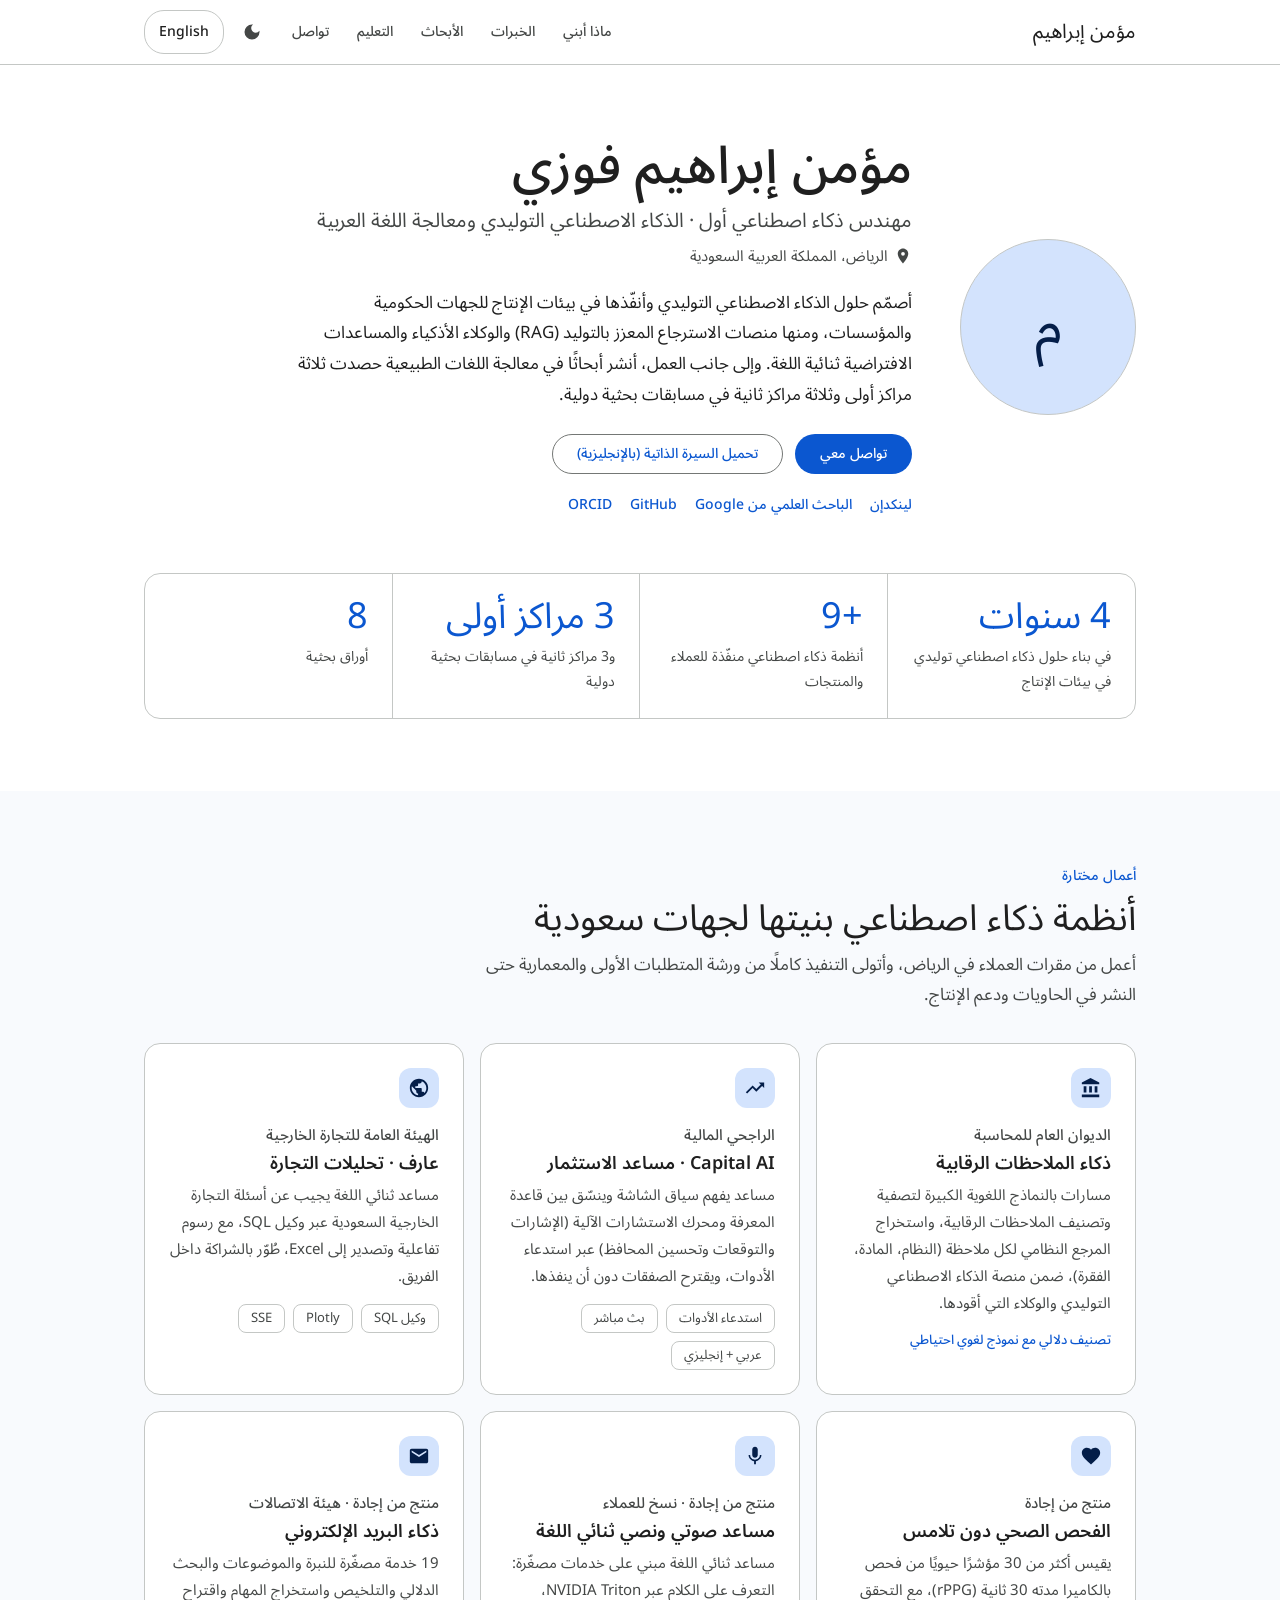
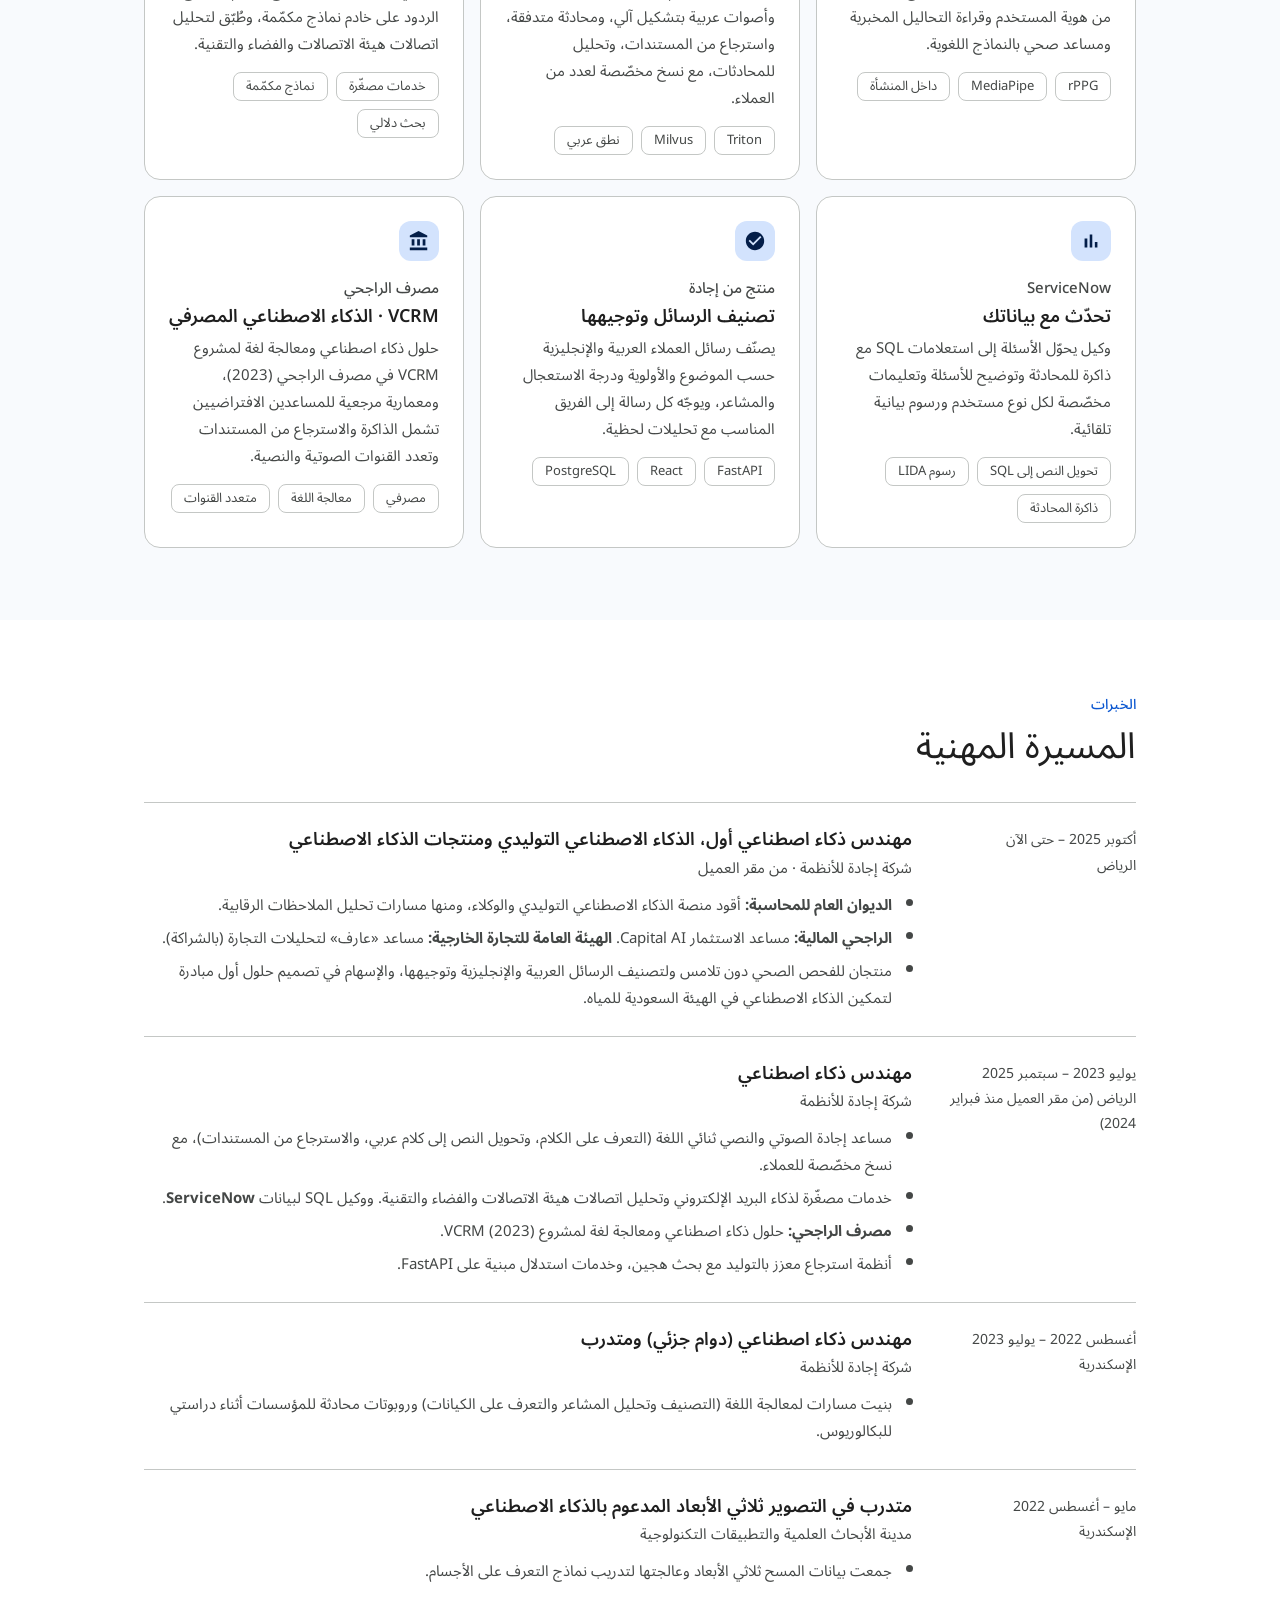
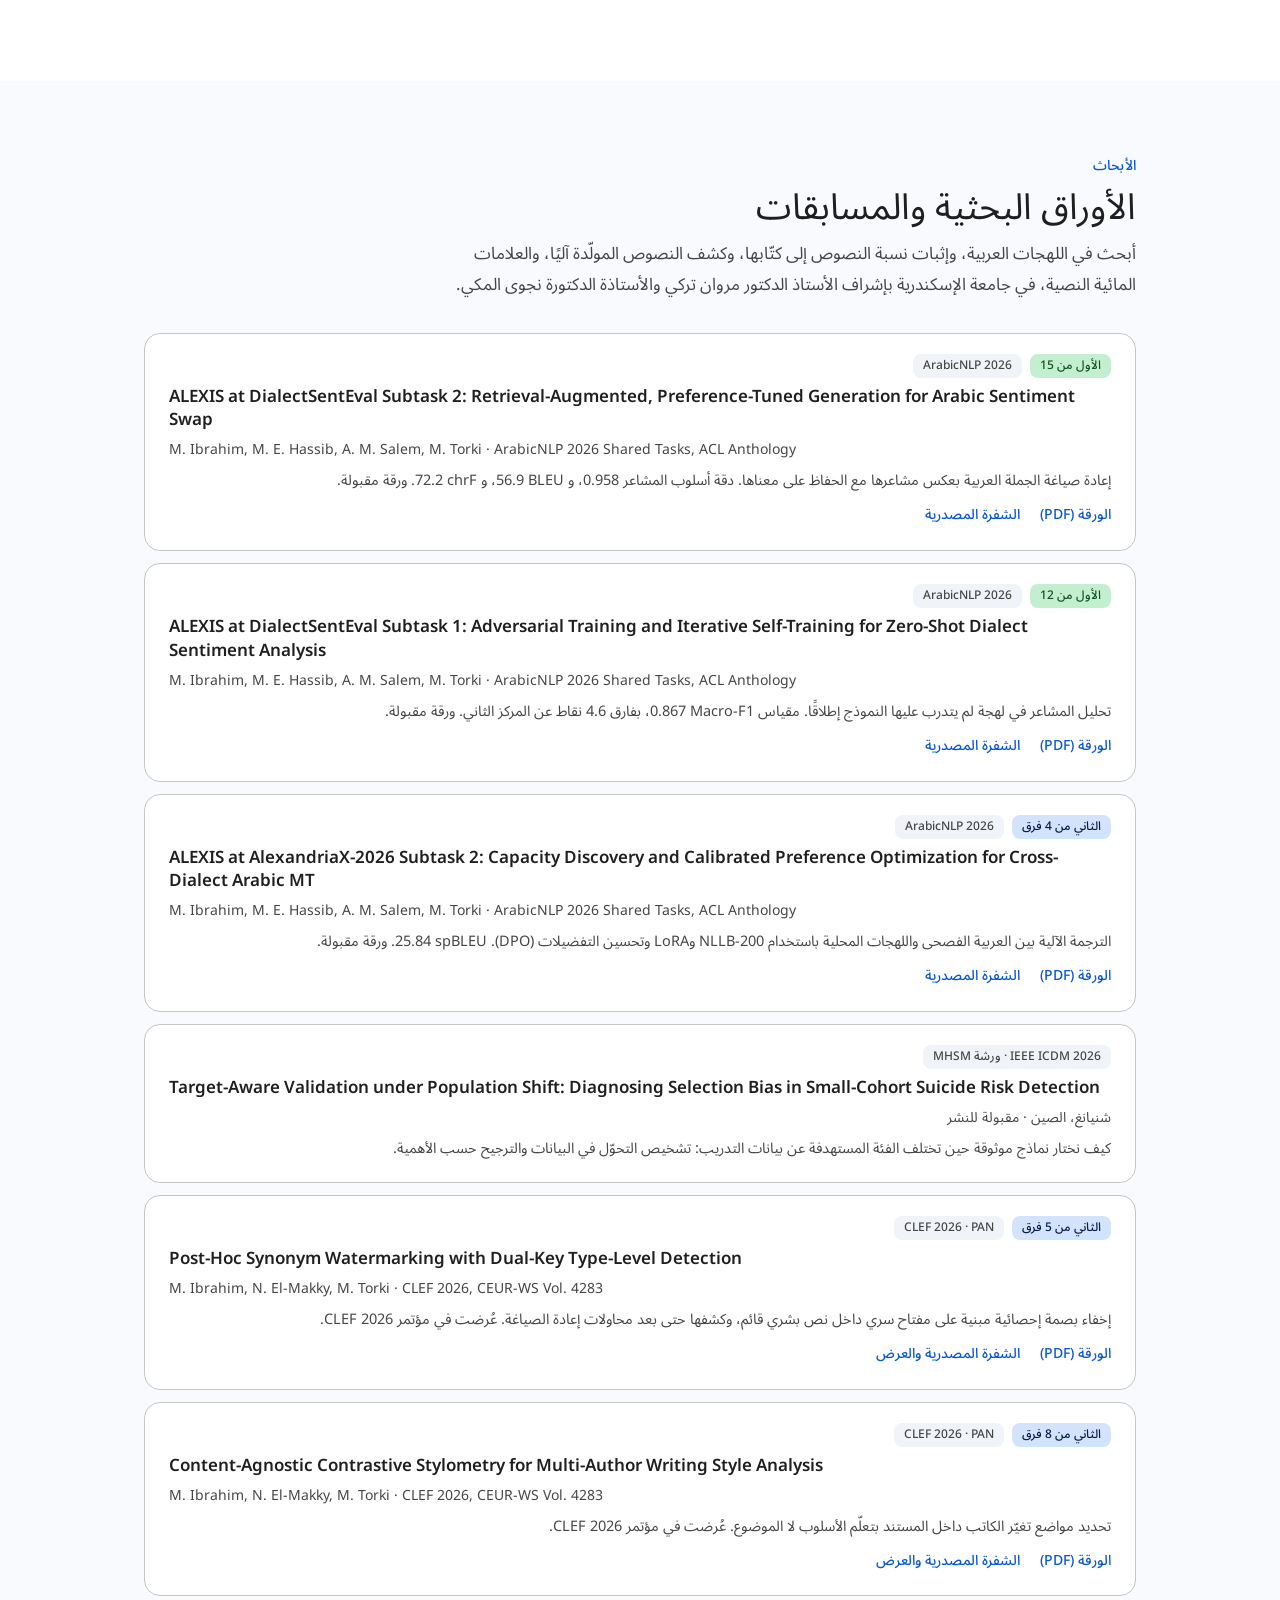
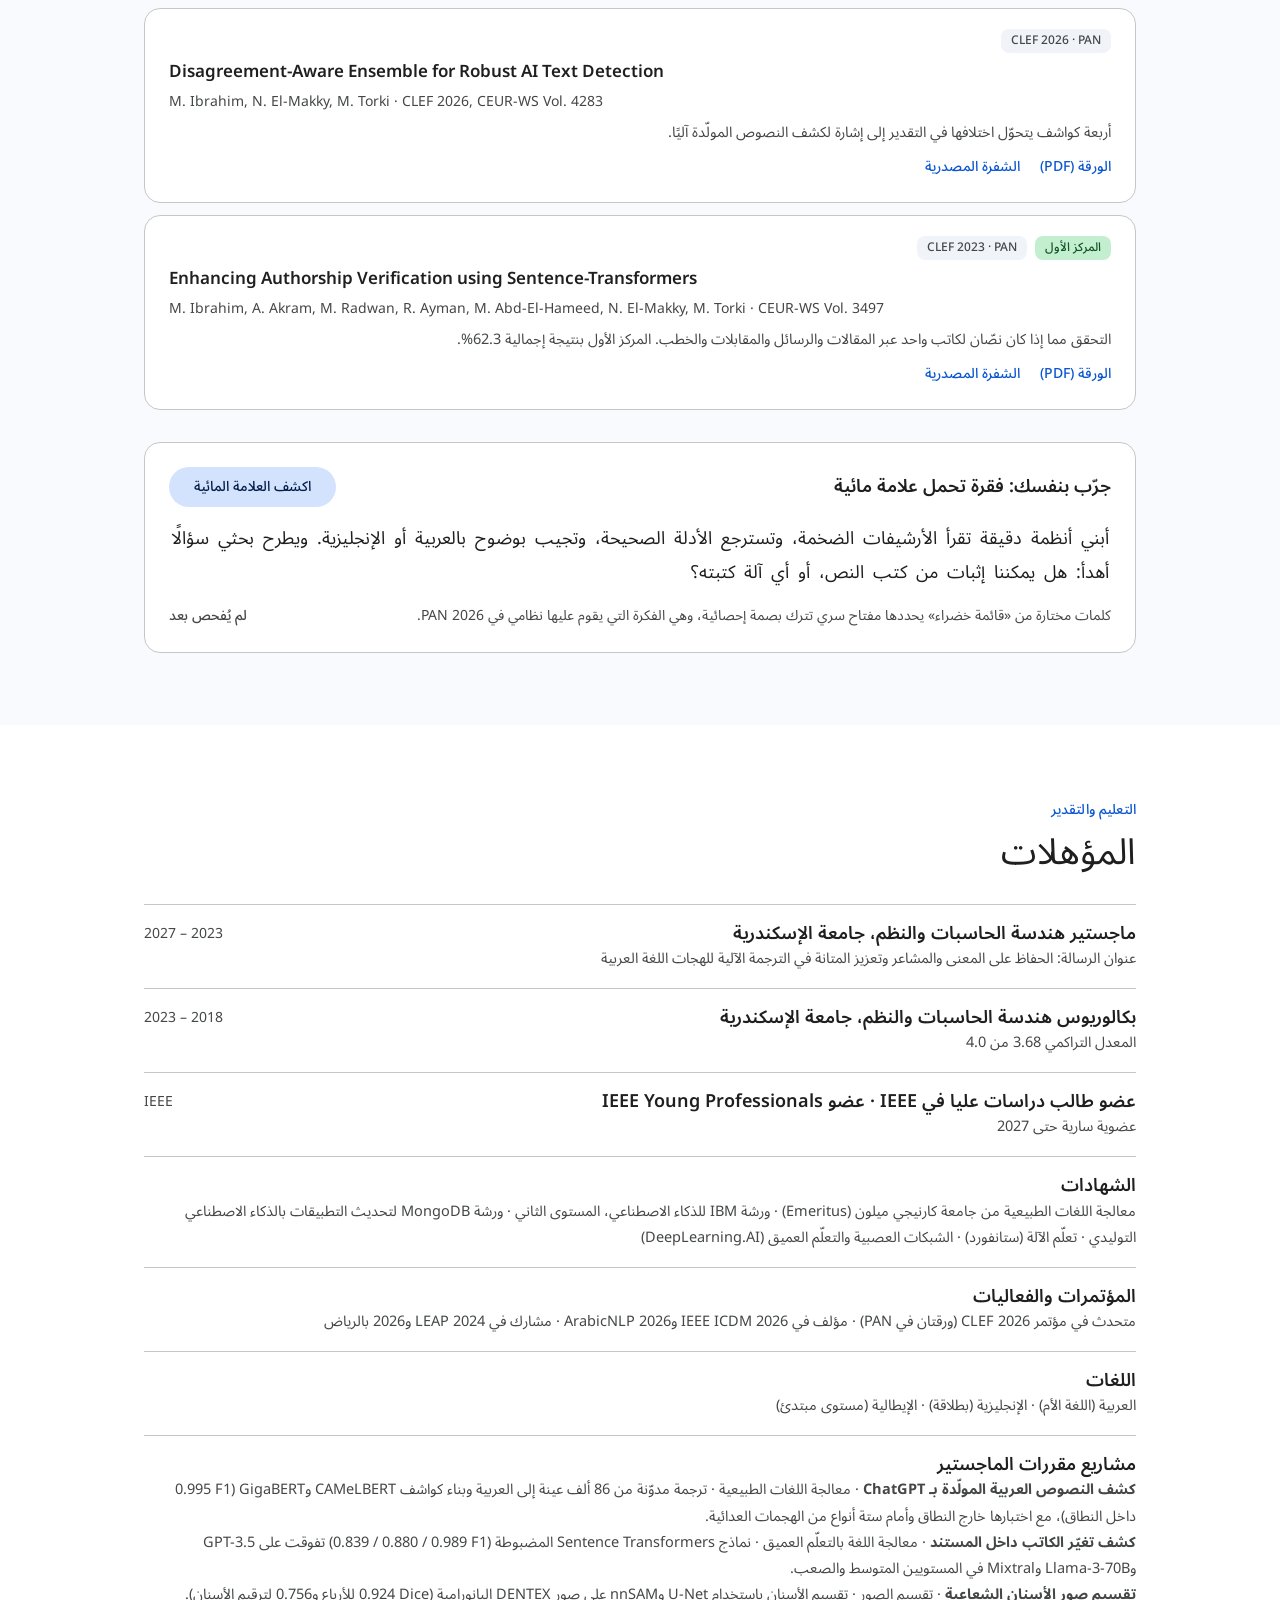
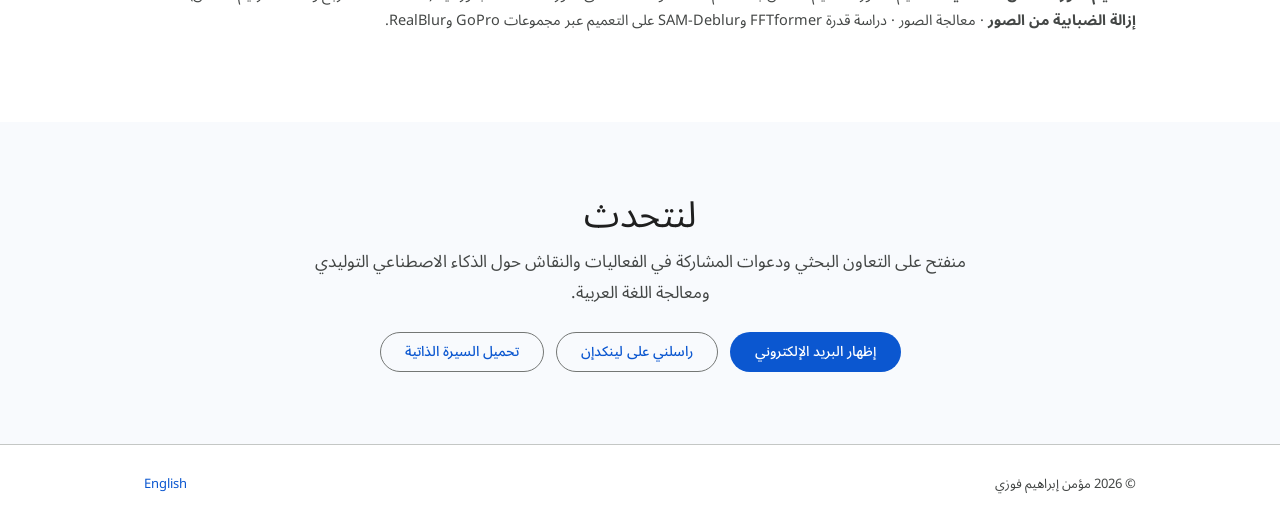
==== ar/index.html @ a6aa401e "Personal website (English and Arabic)" ====
<!doctype html>
<html lang="ar" dir="rtl">
<head>
<meta charset="utf-8">
<meta name="viewport" content="width=device-width, initial-scale=1">
<title>مؤمن إبراهيم فوزي | مهندس ذكاء اصطناعي أول</title>
<meta name="description" content="مؤمن إبراهيم فوزي، مهندس ذكاء اصطناعي أول في الرياض. يبني حلول الذكاء الاصطناعي التوليدي للجهات الحكومية والمؤسسات، وباحث في معالجة اللغة العربية حصد ثلاثة مراكز أولى وثلاثة مراكز ثانية في مسابقات بحثية دولية.">
<meta property="og:title" content="مؤمن إبراهيم فوزي | مهندس ذكاء اصطناعي أول">
<meta property="og:description" content="الذكاء الاصطناعي التوليدي وأبحاث معالجة اللغة العربية. الرياض، المملكة العربية السعودية.">
<meta property="og:type" content="profile">
<meta property="og:locale" content="ar_SA">
<link rel="alternate" hreflang="en" href="../index.html">
<link rel="alternate" hreflang="ar" href="index.html">
<link rel="icon" href="data:image/svg+xml,%3Csvg xmlns='http://www.w3.org/2000/svg' viewBox='0 0 64 64'%3E%3Ccircle cx='32' cy='32' r='32' fill='%230B57D0'/%3E%3Ctext x='32' y='42' font-family='Arial' font-size='28' text-anchor='middle' fill='white'%3EM%3C/text%3E%3C/svg%3E">
<link rel="preconnect" href="https://fonts.googleapis.com">
<link rel="preconnect" href="https://fonts.gstatic.com" crossorigin>
<link href="https://fonts.googleapis.com/css2?family=Noto+Sans+Arabic:wght@400;500;600&family=Roboto:wght@400;500&display=swap" rel="stylesheet">
<link rel="stylesheet" href="../assets/site.css">
</head>
<body>

<header class="bar">
  <div class="wrap">
    <a class="brand" href="#top">مؤمن إبراهيم</a>
    <nav class="nav" aria-label="الأقسام">
      <a href="#work">ماذا أبني</a><a href="#experience">الخبرات</a><a href="#research">الأبحاث</a><a href="#education">التعليم</a><a href="#contact">تواصل</a>
    </nav>
    <button class="icon-btn" id="theme" aria-label="التبديل بين الوضع الفاتح والداكن" title="المظهر">
      <svg width="20" height="20" viewBox="0 0 24 24" fill="currentColor"><path d="M12 3a9 9 0 1 0 9 9c0-.46-.04-.92-.1-1.36a5.39 5.39 0 0 1-4.4 2.26 5.4 5.4 0 0 1-3.14-9.8c-.44-.06-.9-.1-1.36-.1z"/></svg>
    </button>
    <a class="lang" href="../index.html" hreflang="en" lang="en">English</a>
  </div>
</header>

<main id="top">
<section class="hero">
  <div class="wrap">
    <div class="avatar" aria-hidden="true">م<img src="../photo.jpg" alt=""></div>
    <div>
      <h1>مؤمن إبراهيم فوزي</h1>
      <p class="role">مهندس ذكاء اصطناعي أول · الذكاء الاصطناعي التوليدي ومعالجة اللغة العربية</p>
      <p class="loc"><svg width="18" height="18" viewBox="0 0 24 24" fill="currentColor" aria-hidden="true"><path d="M12 2C8.13 2 5 5.13 5 9c0 5.25 7 13 7 13s7-7.75 7-13c0-3.87-3.13-7-7-7zm0 9.5a2.5 2.5 0 0 1 0-5 2.5 2.5 0 0 1 0 5z"/></svg>الرياض، المملكة العربية السعودية</p>
      <p class="pitch">أصمّم حلول الذكاء الاصطناعي التوليدي وأنفّذها في بيئات الإنتاج للجهات الحكومية والمؤسسات، ومنها منصات الاسترجاع المعزز بالتوليد (RAG) والوكلاء الأذكياء والمساعدات الافتراضية ثنائية اللغة. وإلى جانب العمل، أنشر أبحاثًا في معالجة اللغات الطبيعية حصدت ثلاثة مراكز أولى وثلاثة مراكز ثانية في مسابقات بحثية دولية.</p>
      <div class="row">
        <a class="btn filled" href="#contact">تواصل معي</a>
        <a class="btn outlined" href="../Momen_Ibrahim_CV.pdf" download>تحميل السيرة الذاتية (بالإنجليزية)</a>
      </div>
      <div class="links">
        <a href="https://www.linkedin.com/in/momen-ibrahim-fawzy/" target="_blank" rel="noopener">لينكدإن</a>
        <a href="https://scholar.google.com/citations?user=PV3WxD4AAAAJ" target="_blank" rel="noopener">الباحث العلمي من Google</a>
        <a href="https://github.com/Momen-Ibrahim-Fawzy" target="_blank" rel="noopener">GitHub</a>
        <a href="https://orcid.org/0009-0001-7287-0705" target="_blank" rel="noopener">ORCID</a>
      </div>
    </div>
  </div>
</section>

<section style="padding-block:0 72px">
  <div class="wrap">
    <div class="stats">
      <div class="stat"><b>4 سنوات</b><span>في بناء حلول ذكاء اصطناعي توليدي في بيئات الإنتاج</span></div>
      <div class="stat"><b>+9</b><span>أنظمة ذكاء اصطناعي منفّذة للعملاء والمنتجات</span></div>
      <div class="stat"><b>3 مراكز أولى</b><span>و3 مراكز ثانية في مسابقات بحثية دولية</span></div>
      <div class="stat"><b>8</b><span>أوراق بحثية</span></div>
    </div>
  </div>
</section>

<section class="tonal" id="work">
  <div class="wrap">
    <p class="overline">أعمال مختارة</p>
    <h2>أنظمة ذكاء اصطناعي بنيتها لجهات سعودية</h2>
    <p class="sub">أعمل من مقرات العملاء في الرياض، وأتولى التنفيذ كاملًا من ورشة المتطلبات الأولى والمعمارية حتى النشر في الحاويات ودعم الإنتاج.</p>
    <div class="grid g3">
      <div class="card"><div class="ico"><svg viewBox="0 0 24 24"><path d="M4 10v7h3v-7H4zm6 0v7h3v-7h-3zM2 22h19v-3H2v3zm14-12v7h3v-7h-3zm-4.5-9L2 6v2h19V6l-9.5-5z"/></svg></div>
        <p class="client">الديوان العام للمحاسبة</p><h3>ذكاء الملاحظات الرقابية</h3><p>مسارات بالنماذج اللغوية الكبيرة لتصفية وتصنيف الملاحظات الرقابية، واستخراج المرجع النظامي لكل ملاحظة (النظام، المادة، الفقرة)، ضمن منصة الذكاء الاصطناعي التوليدي والوكلاء التي أقودها.</p>
        <span class="metric">تصنيف دلالي مع نموذج لغوي احتياطي</span></div>
      <div class="card"><div class="ico"><svg viewBox="0 0 24 24"><path d="M16 6l2.29 2.29-4.88 4.88-4-4L2 16.59 3.41 18l6-6 4 4 6.3-6.29L22 12V6z"/></svg></div>
        <p class="client">الراجحي المالية</p><h3>Capital AI · مساعد الاستثمار</h3><p>مساعد يفهم سياق الشاشة وينسّق بين قاعدة المعرفة ومحرك الاستشارات الآلية (الإشارات والتوقعات وتحسين المحافظ) عبر استدعاء الأدوات، ويقترح الصفقات دون أن ينفذها.</p>
        <div class="chips"><span class="chip">استدعاء الأدوات</span><span class="chip">بث مباشر</span><span class="chip">عربي + إنجليزي</span></div></div>
      <div class="card"><div class="ico"><svg viewBox="0 0 24 24"><path d="M12 2C6.48 2 2 6.48 2 12s4.48 10 10 10 10-4.48 10-10S17.52 2 12 2zm-1 17.93c-3.95-.49-7-3.85-7-7.93 0-.62.08-1.21.21-1.79L9 15v1c0 1.1.9 2 2 2v1.93zm6.9-2.54c-.26-.81-1-1.39-1.9-1.39h-1v-3c0-.55-.45-1-1-1H8v-2h2c.55 0 1-.45 1-1V7h2c1.1 0 2-.9 2-2v-.41c2.93 1.19 5 4.06 5 7.41 0 2.08-.8 3.97-2.1 5.39z"/></svg></div>
        <p class="client">الهيئة العامة للتجارة الخارجية</p><h3>عارف · تحليلات التجارة</h3><p>مساعد ثنائي اللغة يجيب عن أسئلة التجارة الخارجية السعودية عبر وكيل SQL، مع رسوم تفاعلية وتصدير إلى Excel، طُوّر بالشراكة داخل الفريق.</p>
        <div class="chips"><span class="chip">وكيل SQL</span><span class="chip">Plotly</span><span class="chip">SSE</span></div></div>
      <div class="card"><div class="ico"><svg viewBox="0 0 24 24"><path d="M12 21.35l-1.45-1.32C5.4 15.36 2 12.28 2 8.5 2 5.42 4.42 3 7.5 3c1.74 0 3.41.81 4.5 2.09C13.09 3.81 14.76 3 16.5 3 19.58 3 22 5.42 22 8.5c0 3.78-3.4 6.86-8.55 11.54L12 21.35z"/></svg></div>
        <p class="client">منتج من إجادة</p><h3>الفحص الصحي دون تلامس</h3><p>يقيس أكثر من 30 مؤشرًا حيويًا من فحص بالكاميرا مدته 30 ثانية (rPPG)، مع التحقق من هوية المستخدم وقراءة التحاليل المخبرية ومساعد صحي بالنماذج اللغوية.</p>
        <div class="chips"><span class="chip">rPPG</span><span class="chip">MediaPipe</span><span class="chip">داخل المنشأة</span></div></div>
      <div class="card"><div class="ico"><svg viewBox="0 0 24 24"><path d="M12 14c1.66 0 2.99-1.34 2.99-3L15 5c0-1.66-1.34-3-3-3S9 3.34 9 5v6c0 1.66 1.34 3 3 3zm5.3-3c0 3-2.54 5.1-5.3 5.1S6.7 14 6.7 11H5c0 3.41 2.72 6.23 6 6.72V21h2v-3.28c3.28-.48 6-3.3 6-6.72h-1.7z"/></svg></div>
        <p class="client">منتج من إجادة · نسخ للعملاء</p><h3>مساعد صوتي ونصي ثنائي اللغة</h3><p>مساعد ثنائي اللغة مبني على خدمات مصغّرة: التعرف على الكلام عبر NVIDIA Triton، وأصوات عربية بتشكيل آلي، ومحادثة متدفقة، واسترجاع من المستندات، وتحليل للمحادثات، مع نسخ مخصّصة لعدد من العملاء.</p>
        <div class="chips"><span class="chip">Triton</span><span class="chip">Milvus</span><span class="chip">نطق عربي</span></div></div>
      <div class="card"><div class="ico"><svg viewBox="0 0 24 24"><path d="M20 4H4c-1.1 0-1.99.9-1.99 2L2 18c0 1.1.9 2 2 2h16c1.1 0 2-.9 2-2V6c0-1.1-.9-2-2-2zm0 4l-8 5-8-5V6l8 5 8-5v2z"/></svg></div>
        <p class="client">منتج من إجادة · هيئة الاتصالات</p><h3>ذكاء البريد الإلكتروني</h3><p>19 خدمة مصغّرة للنبرة والموضوعات والبحث الدلالي والتلخيص واستخراج المهام واقتراح الردود على خادم نماذج مكمّمة، وطُبّق لتحليل اتصالات هيئة الاتصالات والفضاء والتقنية.</p>
        <div class="chips"><span class="chip">خدمات مصغّرة</span><span class="chip">نماذج مكمّمة</span><span class="chip">بحث دلالي</span></div></div>
      <div class="card"><div class="ico"><svg viewBox="0 0 24 24"><path d="M5 9.2h3V19H5zM10.6 5h2.8v14h-2.8zm5.6 8H19v6h-2.8z"/></svg></div>
        <p class="client">ServiceNow</p><h3>تحدّث مع بياناتك</h3><p>وكيل يحوّل الأسئلة إلى استعلامات SQL مع ذاكرة للمحادثة وتوضيح للأسئلة وتعليمات مخصّصة لكل نوع مستخدم ورسوم بيانية تلقائية.</p>
        <div class="chips"><span class="chip">تحويل النص إلى SQL</span><span class="chip">رسوم LIDA</span><span class="chip">ذاكرة المحادثة</span></div></div>
      <div class="card"><div class="ico"><svg viewBox="0 0 24 24"><path d="M12 2C6.48 2 2 6.48 2 12s4.48 10 10 10 10-4.48 10-10S17.52 2 12 2zm-2 15l-5-5 1.41-1.41L10 14.17l7.59-7.59L19 8l-9 9z"/></svg></div>
        <p class="client">منتج من إجادة</p><h3>تصنيف الرسائل وتوجيهها</h3><p>يصنّف رسائل العملاء العربية والإنجليزية حسب الموضوع والأولوية ودرجة الاستعجال والمشاعر، ويوجّه كل رسالة إلى الفريق المناسب مع تحليلات لحظية.</p>
        <div class="chips"><span class="chip">FastAPI</span><span class="chip">React</span><span class="chip">PostgreSQL</span></div></div>
      <div class="card"><div class="ico"><svg viewBox="0 0 24 24"><path d="M4 10v7h3v-7H4zm6 0v7h3v-7h-3zM2 22h19v-3H2v3zm14-12v7h3v-7h-3zm-4.5-9L2 6v2h19V6l-9.5-5z"/></svg></div>
        <p class="client">مصرف الراجحي</p><h3>VCRM · الذكاء الاصطناعي المصرفي</h3><p>حلول ذكاء اصطناعي ومعالجة لغة لمشروع VCRM في مصرف الراجحي (2023)، ومعمارية مرجعية للمساعدين الافتراضيين تشمل الذاكرة والاسترجاع من المستندات وتعدد القنوات الصوتية والنصية.</p>
        <div class="chips"><span class="chip">مصرفي</span><span class="chip">معالجة اللغة</span><span class="chip">متعدد القنوات</span></div></div>
    </div>
  </div>
</section>

<section id="experience">
  <div class="wrap">
    <p class="overline">الخبرات</p>
    <h2>المسيرة المهنية</h2>
    <div class="xp">
      <div class="xp-item"><div class="xp-when">أكتوبر 2025 – حتى الآن<br>الرياض</div><div>
        <h3>مهندس ذكاء اصطناعي أول، الذكاء الاصطناعي التوليدي ومنتجات الذكاء الاصطناعي</h3>
        <div class="xp-org">شركة إجادة للأنظمة · من مقر العميل</div>
        <ul>
          <li><strong>الديوان العام للمحاسبة:</strong> أقود منصة الذكاء الاصطناعي التوليدي والوكلاء، ومنها مسارات تحليل الملاحظات الرقابية.</li>
          <li><strong>الراجحي المالية:</strong> مساعد الاستثمار Capital AI. <strong>الهيئة العامة للتجارة الخارجية:</strong> مساعد «عارف» لتحليلات التجارة (بالشراكة).</li>
          <li>منتجان للفحص الصحي دون تلامس ولتصنيف الرسائل العربية والإنجليزية وتوجيهها، والإسهام في تصميم حلول أول مبادرة لتمكين الذكاء الاصطناعي في الهيئة السعودية للمياه.</li>
        </ul></div></div>
      <div class="xp-item"><div class="xp-when">يوليو 2023 – سبتمبر 2025<br>الرياض (من مقر العميل منذ فبراير 2024)</div><div>
        <h3>مهندس ذكاء اصطناعي</h3>
        <div class="xp-org">شركة إجادة للأنظمة</div>
        <ul>
          <li>مساعد إجادة الصوتي والنصي ثنائي اللغة (التعرف على الكلام، وتحويل النص إلى كلام عربي، والاسترجاع من المستندات)، مع نسخ مخصّصة للعملاء.</li>
          <li>خدمات مصغّرة لذكاء البريد الإلكتروني وتحليل اتصالات هيئة الاتصالات والفضاء والتقنية. ووكيل SQL لبيانات <strong>ServiceNow</strong>.</li>
          <li><strong>مصرف الراجحي:</strong> حلول ذكاء اصطناعي ومعالجة لغة لمشروع VCRM (2023).</li>
          <li>أنظمة استرجاع معزز بالتوليد مع بحث هجين، وخدمات استدلال مبنية على FastAPI.</li>
        </ul></div></div>
      <div class="xp-item"><div class="xp-when">أغسطس 2022 – يوليو 2023<br>الإسكندرية</div><div>
        <h3>مهندس ذكاء اصطناعي (دوام جزئي) ومتدرب</h3>
        <div class="xp-org">شركة إجادة للأنظمة</div>
        <ul><li>بنيت مسارات لمعالجة اللغة (التصنيف وتحليل المشاعر والتعرف على الكيانات) وروبوتات محادثة للمؤسسات أثناء دراستي للبكالوريوس.</li></ul></div></div>
      <div class="xp-item"><div class="xp-when">مايو – أغسطس 2022<br>الإسكندرية</div><div>
        <h3>متدرب في التصوير ثلاثي الأبعاد المدعوم بالذكاء الاصطناعي</h3>
        <div class="xp-org">مدينة الأبحاث العلمية والتطبيقات التكنولوجية</div>
        <ul><li>جمعت بيانات المسح ثلاثي الأبعاد وعالجتها لتدريب نماذج التعرف على الأجسام.</li></ul></div></div>
    </div>
  </div>
</section>

<section class="tonal" id="research">
  <div class="wrap">
    <p class="overline">الأبحاث</p>
    <h2>الأوراق البحثية والمسابقات</h2>
    <p class="sub">أبحث في اللهجات العربية، وإثبات نسبة النصوص إلى كتّابها، وكشف النصوص المولّدة آليًا، والعلامات المائية النصية، في جامعة الإسكندرية بإشراف الأستاذ الدكتور مروان تركي والأستاذة الدكتورة نجوى المكي.</p>
    <div class="pubs">
      <article class="pub"><div class="pub-top"><span class="tag win">الأول من 15</span><span class="tag">ArabicNLP 2026</span></div>
        <h3>ALEXIS at DialectSentEval Subtask 2: Retrieval-Augmented, Preference-Tuned Generation for Arabic Sentiment Swap</h3>
        <div class="venue authors">M. Ibrahim, M. E. Hassib, A. M. Salem, M. Torki · ArabicNLP 2026 Shared Tasks, ACL Anthology</div>
        <div class="desc">إعادة صياغة الجملة العربية بعكس مشاعرها مع الحفاظ على معناها. دقة أسلوب المشاعر 0.958، و BLEU ‏56.9، و chrF ‏72.2. ورقة مقبولة.</div>
        <a class="more" href="https://aclanthology.org/2026.arabicnlp-sharedtasks.188.pdf" target="_blank" rel="noopener">الورقة (PDF)</a>
        <a class="more" href="https://github.com/Momen-Ibrahim-Fawzy/ALEXIS-DialectSentEval-Subtask2-SentimentSwap-" target="_blank" rel="noopener">الشفرة المصدرية</a></article>
      <article class="pub"><div class="pub-top"><span class="tag win">الأول من 12</span><span class="tag">ArabicNLP 2026</span></div>
        <h3>ALEXIS at DialectSentEval Subtask 1: Adversarial Training and Iterative Self-Training for Zero-Shot Dialect Sentiment Analysis</h3>
        <div class="venue authors">M. Ibrahim, M. E. Hassib, A. M. Salem, M. Torki · ArabicNLP 2026 Shared Tasks, ACL Anthology</div>
        <div class="desc">تحليل المشاعر في لهجة لم يتدرب عليها النموذج إطلاقًا. مقياس Macro-F1 ‏0.867، بفارق 4.6 نقاط عن المركز الثاني. ورقة مقبولة.</div>
        <a class="more" href="https://aclanthology.org/2026.arabicnlp-sharedtasks.187.pdf" target="_blank" rel="noopener">الورقة (PDF)</a>
        <a class="more" href="https://github.com/Momen-Ibrahim-Fawzy/ALEXIS-DialectSentEval-Subtask1-SentimentAnalysis-" target="_blank" rel="noopener">الشفرة المصدرية</a></article>
      <article class="pub"><div class="pub-top"><span class="tag rank">الثاني من 4 فرق</span><span class="tag">ArabicNLP 2026</span></div>
        <h3>ALEXIS at AlexandriaX-2026 Subtask 2: Capacity Discovery and Calibrated Preference Optimization for Cross-Dialect Arabic MT</h3>
        <div class="venue authors">M. Ibrahim, M. E. Hassib, A. M. Salem, M. Torki · ArabicNLP 2026 Shared Tasks, ACL Anthology</div>
        <div class="desc">الترجمة الآلية بين العربية الفصحى واللهجات المحلية باستخدام NLLB-200 وLoRA وتحسين التفضيلات (DPO). spBLEU ‏25.84. ورقة مقبولة.</div>
        <a class="more" href="https://aclanthology.org/2026.arabicnlp-sharedtasks.104.pdf" target="_blank" rel="noopener">الورقة (PDF)</a>
        <a class="more" href="https://github.com/Momen-Ibrahim-Fawzy/ALEXIS-AlexandriaX-Subtask2-CrossDialectMT" target="_blank" rel="noopener">الشفرة المصدرية</a></article>
      <article class="pub"><div class="pub-top"><span class="tag">IEEE ICDM 2026 · ورشة MHSM</span></div>
        <h3>Target-Aware Validation under Population Shift: Diagnosing Selection Bias in Small-Cohort Suicide Risk Detection</h3>
        <div class="venue">شنيانغ، الصين · مقبولة للنشر</div>
        <div class="desc">كيف نختار نماذج موثوقة حين تختلف الفئة المستهدفة عن بيانات التدريب: تشخيص التحوّل في البيانات والترجيح حسب الأهمية.</div></article>
      <article class="pub"><div class="pub-top"><span class="tag rank">الثاني من 5 فرق</span><span class="tag">CLEF 2026 · PAN</span></div>
        <h3>Post-Hoc Synonym Watermarking with Dual-Key Type-Level Detection</h3>
        <div class="venue authors">M. Ibrahim, N. El-Makky, M. Torki · CLEF 2026, CEUR-WS Vol. 4283</div>
        <div class="desc">إخفاء بصمة إحصائية مبنية على مفتاح سري داخل نص بشري قائم، وكشفها حتى بعد محاولات إعادة الصياغة. عُرضت في مؤتمر CLEF 2026.</div>
        <a class="more" href="https://ceur-ws.org/Vol-4283/paper409.pdf" target="_blank" rel="noopener">الورقة (PDF)</a>
        <a class="more" href="https://github.com/Momen-Ibrahim-Fawzy/posthoc-dualkey-watermarking--PAN2026" target="_blank" rel="noopener">الشفرة المصدرية والعرض</a></article>
      <article class="pub"><div class="pub-top"><span class="tag rank">الثاني من 8 فرق</span><span class="tag">CLEF 2026 · PAN</span></div>
        <h3>Content-Agnostic Contrastive Stylometry for Multi-Author Writing Style Analysis</h3>
        <div class="venue authors">M. Ibrahim, N. El-Makky, M. Torki · CLEF 2026, CEUR-WS Vol. 4283</div>
        <div class="desc">تحديد مواضع تغيّر الكاتب داخل المستند بتعلّم الأسلوب لا الموضوع. عُرضت في مؤتمر CLEF 2026.</div>
        <a class="more" href="https://ceur-ws.org/Vol-4283/paper407.pdf" target="_blank" rel="noopener">الورقة (PDF)</a>
        <a class="more" href="https://github.com/Momen-Ibrahim-Fawzy/ContraStyle-PAN2026" target="_blank" rel="noopener">الشفرة المصدرية والعرض</a></article>
      <article class="pub"><div class="pub-top"><span class="tag">CLEF 2026 · PAN</span></div>
        <h3>Disagreement-Aware Ensemble for Robust AI Text Detection</h3>
        <div class="venue authors">M. Ibrahim, N. El-Makky, M. Torki · CLEF 2026, CEUR-WS Vol. 4283</div>
        <div class="desc">أربعة كواشف يتحوّل اختلافها في التقدير إلى إشارة لكشف النصوص المولّدة آليًا.</div>
        <a class="more" href="https://ceur-ws.org/Vol-4283/paper408.pdf" target="_blank" rel="noopener">الورقة (PDF)</a>
        <a class="more" href="https://github.com/Momen-Ibrahim-Fawzy/VK-DisAgree-PAN2026" target="_blank" rel="noopener">الشفرة المصدرية</a></article>
      <article class="pub"><div class="pub-top"><span class="tag win">المركز الأول</span><span class="tag">CLEF 2023 · PAN</span></div>
        <h3>Enhancing Authorship Verification using Sentence-Transformers</h3>
        <div class="venue authors">M. Ibrahim, A. Akram, M. Radwan, R. Ayman, M. Abd-El-Hameed, N. El-Makky, M. Torki · CEUR-WS Vol. 3497</div>
        <div class="desc">التحقق مما إذا كان نصّان لكاتب واحد عبر المقالات والرسائل والمقابلات والخطب. المركز الأول بنتيجة إجمالية 62.3%.</div>
        <a class="more" href="https://ceur-ws.org/Vol-3497/paper-216.pdf" target="_blank" rel="noopener">الورقة (PDF)</a>
        <a class="more" href="https://github.com/Momen-Ibrahim-Fawzy/pan23-authorship-verification" target="_blank" rel="noopener">الشفرة المصدرية</a></article>
    </div>

    <div class="demo" id="demo">
      <div class="demo-head">
        <h3>جرّب بنفسك: فقرة تحمل علامة مائية</h3>
        <button class="btn tonal-btn" aria-pressed="false" data-show="اكشف العلامة المائية" data-hide="أخفِ العلامة المائية">اكشف العلامة المائية</button>
      </div>
      <p class="text" data-green="دقيقة,الضخمة,وتسترجع,الصحيحة,بوضوح,أهدأ,إثبات,كتب,آلة">أبني أنظمة دقيقة تقرأ الأرشيفات الضخمة، وتسترجع الأدلة الصحيحة، وتجيب بوضوح بالعربية أو الإنجليزية. ويطرح بحثي سؤالًا أهدأ: هل يمكننا إثبات من كتب النص، أو أي آلة كتبته؟</p>
      <div class="demo-foot"><span>كلمات مختارة من «قائمة خضراء» يحددها مفتاح سري تترك بصمة إحصائية، وهي الفكرة التي يقوم عليها نظامي في PAN 2026.</span>
        <span class="score" data-off="لم يُفحص بعد" data-on="z = {z} · تم كشف العلامة المائية">لم يُفحص بعد</span></div>
    </div>
  </div>
</section>

<section id="education">
  <div class="wrap">
    <p class="overline">التعليم والتقدير</p>
    <h2>المؤهلات</h2>
    <div class="list">
      <div class="li"><div><h3>ماجستير هندسة الحاسبات والنظم، جامعة الإسكندرية</h3>
        <p class="muted">عنوان الرسالة: الحفاظ على المعنى والمشاعر وتعزيز المتانة في الترجمة الآلية للهجات اللغة العربية</p></div><div class="when">2023 – 2027</div></div>
      <div class="li"><div><h3>بكالوريوس هندسة الحاسبات والنظم، جامعة الإسكندرية</h3><p class="muted">المعدل التراكمي 3.68 من 4.0</p></div><div class="when">2018 – 2023</div></div>
      <div class="li"><div><h3>عضو طالب دراسات عليا في IEEE · عضو IEEE Young Professionals</h3><p class="muted">عضوية سارية حتى 2027</p></div><div class="when">IEEE</div></div>
      <div class="li"><div><h3>الشهادات</h3><p class="muted">معالجة اللغات الطبيعية من جامعة كارنيجي ميلون (Emeritus) · ورشة IBM للذكاء الاصطناعي، المستوى الثاني · ورشة MongoDB لتحديث التطبيقات بالذكاء الاصطناعي التوليدي · تعلّم الآلة (ستانفورد) · الشبكات العصبية والتعلّم العميق (DeepLearning.AI)</p></div><div class="when"></div></div>
      <div class="li"><div><h3>المؤتمرات والفعاليات</h3><p class="muted">متحدث في مؤتمر CLEF 2026 (ورقتان في PAN) · مؤلف في IEEE ICDM 2026 وArabicNLP 2026 · مشارك في LEAP 2024 و2026 بالرياض</p></div><div class="when"></div></div>
      <div class="li"><div><h3>اللغات</h3><p class="muted">العربية (اللغة الأم) · الإنجليزية (بطلاقة) · الإيطالية (مستوى مبتدئ)</p></div><div class="when"></div></div>
          <div class="li"><div><h3>مشاريع مقررات الماجستير</h3><p class="muted"><strong>كشف النصوص العربية المولّدة بـ ChatGPT</strong> · معالجة اللغات الطبيعية · ترجمة مدوّنة من 86 ألف عينة إلى العربية وبناء كواشف CAMeLBERT وGigaBERT (F1 ‏0.995 داخل النطاق)، مع اختبارها خارج النطاق وأمام ستة أنواع من الهجمات العدائية.</p><p class="muted"><strong>كشف تغيّر الكاتب داخل المستند</strong> · معالجة اللغة بالتعلّم العميق · نماذج Sentence Transformers المضبوطة (F1 ‏0.989 / 0.880 / 0.839) تفوقت على GPT-3.5 وLlama-3-70B وMixtral في المستويين المتوسط والصعب.</p><p class="muted"><strong>تقسيم صور الأسنان الشعاعية</strong> · تقسيم الصور · تقسيم الأسنان باستخدام U-Net وnnSAM على صور DENTEX البانورامية (Dice ‏0.924 للأرباع و0.756 لترقيم الأسنان).</p><p class="muted"><strong>إزالة الضبابية من الصور</strong> · معالجة الصور · دراسة قدرة FFTformer وSAM-Deblur على التعميم عبر مجموعات GoPro وRealBlur.</p></div><div class="when"></div></div>
    </div>
  </div>
</section>

<section class="tonal contact" id="contact">
  <div class="wrap">
    <h2>لنتحدث</h2>
    <p class="sub">منفتح على التعاون البحثي ودعوات المشاركة في الفعاليات والنقاش حول الذكاء الاصطناعي التوليدي ومعالجة اللغة العربية.</p>
    <div class="row">
      <button class="btn filled" id="email-btn">إظهار البريد الإلكتروني</button>
      <a class="btn outlined" href="https://www.linkedin.com/in/momen-ibrahim-fawzy/" target="_blank" rel="noopener">راسلني على لينكدإن</a>
      <a class="btn outlined" href="../Momen_Ibrahim_CV.pdf" download>تحميل السيرة الذاتية</a>
    </div>
  </div>
</section>
</main>

<footer><div class="wrap"><span>© <span id="yr"></span> مؤمن إبراهيم فوزي</span><a href="../index.html" hreflang="en" lang="en">English</a></div></footer>
<script src="../assets/site.js"></script>
</body>
</html>
---- assets/site.css ----
/* Material 3 baseline tokens (Google palette) */
:root{
  --primary:#0B57D0; --on-primary:#FFFFFF; --primary-container:#D3E3FD; --on-primary-container:#041E49;
  --surface:#FFFFFF; --surface-low:#F8FAFD; --surface-container:#F0F4F9; --surface-high:#E9EEF6;
  --on-surface:#1F1F1F; --on-surface-variant:#444746; --outline:#747775; --outline-variant:#C4C7C5;
  --success-container:#C4EED0; --on-success-container:#0F5223; --success:#146C2E;
  --font:"Roboto","Google Sans","Segoe UI",Arial,sans-serif;
  --radius:16px; --max:1040px;
  color-scheme:light;
}
@media (prefers-color-scheme:dark){:root:not([data-theme="light"]){
  --primary:#A8C7FA; --on-primary:#062E6F; --primary-container:#0842A0; --on-primary-container:#D3E3FD;
  --surface:#131314; --surface-low:#1B1B1C; --surface-container:#1E1F20; --surface-high:#282A2C;
  --on-surface:#E3E3E3; --on-surface-variant:#C4C7C5; --outline:#8E918F; --outline-variant:#444746;
  --success-container:#0F5223; --on-success-container:#C4EED0; --success:#6DD58C; color-scheme:dark;}}
:root[data-theme="dark"]{
  --primary:#A8C7FA; --on-primary:#062E6F; --primary-container:#0842A0; --on-primary-container:#D3E3FD;
  --surface:#131314; --surface-low:#1B1B1C; --surface-container:#1E1F20; --surface-high:#282A2C;
  --on-surface:#E3E3E3; --on-surface-variant:#C4C7C5; --outline:#8E918F; --outline-variant:#444746;
  --success-container:#0F5223; --on-success-container:#C4EED0; --success:#6DD58C; color-scheme:dark;}
:lang(ar){--font:"Noto Sans Arabic","Segoe UI",Tahoma,Arial,sans-serif}

*{box-sizing:border-box;margin:0;padding:0}
html{scroll-behavior:smooth;-webkit-text-size-adjust:100%}
body{background:var(--surface);color:var(--on-surface);font-family:var(--font);font-size:16px;line-height:1.6;-webkit-font-smoothing:antialiased;overflow-x:hidden}
:lang(ar) body{font-size:17px;line-height:1.8}
a{color:var(--primary);text-decoration:none}
a:hover{text-decoration:underline}
:focus-visible{outline:2px solid var(--primary);outline-offset:2px;border-radius:6px}
.wrap{max-width:var(--max);margin-inline:auto;padding-inline:24px}
section{padding-block:72px}
.tonal{background:var(--surface-low)}
h1,h2,h3{font-weight:400;color:var(--on-surface)}
h2{font-size:clamp(28px,4vw,36px);line-height:1.25;margin-block-end:8px}
h3{font-size:18px;font-weight:500;line-height:1.4}
:lang(ar) h3{font-weight:600}
.overline{font-size:14px;font-weight:500;color:var(--primary);margin-block-end:8px;letter-spacing:.01em}
.sub{color:var(--on-surface-variant);font-size:17px;max-width:680px}
.muted{color:var(--on-surface-variant)}

/* top app bar */
.bar{position:sticky;top:0;z-index:20;background:var(--surface);border-block-end:1px solid var(--outline-variant)}
.bar .wrap{display:flex;align-items:center;gap:8px;height:64px}
.brand{font-size:20px;color:var(--on-surface);margin-inline-end:auto;white-space:nowrap}
.brand:hover{text-decoration:none}
.nav{display:flex;gap:4px}
.nav a{color:var(--on-surface-variant);font-size:14px;font-weight:500;padding:8px 12px;border-radius:20px}
.nav a:hover{background:var(--surface-container);text-decoration:none;color:var(--on-surface)}
@media (max-width:860px){.nav{display:none}}
.icon-btn{width:40px;height:40px;border-radius:50%;border:0;background:transparent;color:var(--on-surface-variant);display:grid;place-items:center;cursor:pointer}
.icon-btn:hover{background:var(--surface-container)}
.lang{font-size:14px;font-weight:500;padding:8px 14px;border-radius:20px;border:1px solid var(--outline-variant);color:var(--on-surface)}
.lang:hover{background:var(--surface-container);text-decoration:none}

/* buttons */
.btn{display:inline-flex;align-items:center;gap:8px;height:40px;padding-inline:24px;border-radius:20px;font:500 14px/1 var(--font);border:1px solid transparent;cursor:pointer;white-space:nowrap}
.btn:hover{text-decoration:none}
.btn.filled{background:var(--primary);color:var(--on-primary)}
.btn.filled:hover{box-shadow:0 1px 3px rgba(0,0,0,.2)}
.btn.outlined{border-color:var(--outline);color:var(--primary);background:transparent}
.btn.outlined:hover{background:var(--surface-container)}
.btn.tonal-btn{background:var(--primary-container);color:var(--on-primary-container)}
.row{display:flex;flex-wrap:wrap;gap:12px}

/* hero */
.hero{padding-block:72px 56px}
.hero .wrap{display:grid;grid-template-columns:auto 1fr;gap:48px;align-items:center}
.avatar{width:176px;height:176px;border-radius:50%;background:var(--primary-container);color:var(--on-primary-container);display:grid;place-items:center;font-size:56px;position:relative;overflow:hidden;border:1px solid var(--outline-variant)}
.avatar img{position:absolute;inset:0;width:100%;height:100%;object-fit:cover}
.hero h1{font-size:clamp(36px,5.5vw,52px);line-height:1.15;letter-spacing:-.01em}
:lang(ar) .hero h1{letter-spacing:0;font-weight:500}
.hero .role{font-size:20px;color:var(--on-surface-variant);margin-block:6px 4px}
.hero .loc{display:flex;align-items:center;gap:6px;color:var(--on-surface-variant);font-size:15px;margin-block-end:18px}
.hero .pitch{font-size:17px;max-width:620px;margin-block-end:24px}
.links{display:flex;flex-wrap:wrap;gap:4px 18px;margin-block-start:18px;font-size:14px;font-weight:500}
@media (max-width:720px){.hero .wrap{grid-template-columns:1fr;gap:24px;text-align:start}.avatar{width:120px;height:120px;font-size:40px}}

/* highlights */
.stats{display:grid;grid-template-columns:repeat(4,1fr);border:1px solid var(--outline-variant);border-radius:var(--radius);overflow:hidden}
.stat{padding:24px;border-inline-start:1px solid var(--outline-variant)}
.stat:first-child{border-inline-start:0}
.stat b{display:block;font-size:36px;font-weight:400;color:var(--primary);line-height:1.1}
.stat span{display:block;color:var(--on-surface-variant);font-size:14px;margin-block-start:6px}
@media (max-width:760px){.stat b{font-size:28px}.stat{padding:18px}.stats{grid-template-columns:1fr 1fr}.stat:nth-child(3){border-inline-start:0}.stat:nth-child(n+3){border-block-start:1px solid var(--outline-variant)}}

/* cards */
.grid{display:grid;gap:16px;margin-block-start:32px}
.g3{grid-template-columns:repeat(3,1fr)}
.g2{grid-template-columns:repeat(2,1fr)}
@media (max-width:900px){.g3{grid-template-columns:1fr 1fr}}
@media (max-width:620px){.g3,.g2{grid-template-columns:1fr}}
.card{background:var(--surface);border:1px solid var(--outline-variant);border-radius:var(--radius);padding:24px}
.tonal .card{background:var(--surface)}
.card p{color:var(--on-surface-variant);font-size:15px;margin-block-start:6px}
.ico{width:40px;height:40px;border-radius:12px;background:var(--primary-container);display:grid;place-items:center;margin-block-end:14px}
.ico svg{width:22px;height:22px;fill:var(--on-primary-container)}
.chips{display:flex;flex-wrap:wrap;gap:8px;margin-block-start:14px}
.chip{font-size:13px;line-height:1;padding:7px 12px;border-radius:8px;border:1px solid var(--outline-variant);color:var(--on-surface-variant)}
.metric{display:inline-block;margin-block-start:12px;font-size:13px;font-weight:500;color:var(--primary)}

/* experience */
.xp{margin-block-start:32px;display:grid;gap:0}
.xp-item{display:grid;grid-template-columns:200px 1fr;gap:24px;padding-block:24px;border-block-start:1px solid var(--outline-variant)}
.xp-when{color:var(--on-surface-variant);font-size:14px}
.xp-org{color:var(--on-surface-variant);font-size:15px;margin-block:2px 10px}
.xp-item ul{padding-inline-start:20px;display:grid;gap:6px;color:var(--on-surface-variant);font-size:15px}
@media (max-width:720px){.xp-item{grid-template-columns:1fr;gap:4px}}

/* publications */
.pubs{margin-block-start:32px;display:grid;gap:12px}
.pub{background:var(--surface);border:1px solid var(--outline-variant);border-radius:var(--radius);padding:20px 24px}
.pub-top{display:flex;flex-wrap:wrap;gap:8px;align-items:center;margin-block-end:8px}
.tag{font-size:12px;font-weight:500;line-height:1;padding:6px 10px;border-radius:8px;background:var(--surface-container);color:var(--on-surface-variant)}
.tag.win{background:var(--success-container);color:var(--on-success-container)}
.tag.rank{background:var(--primary-container);color:var(--on-primary-container)}
.pub h3{font-size:17px}
.pub .venue{font-size:14px;color:var(--on-surface-variant);margin-block-start:4px}
.pub .desc{font-size:14.5px;color:var(--on-surface-variant);margin-block-start:6px}
.pub .more{font-size:14px;font-weight:500;margin-block-start:8px;display:inline-block}
.pub .more+.more{margin-inline-start:16px}
.pub h3,.pub .venue,.pub .authors{direction:ltr;text-align:start;unicode-bidi:plaintext}

/* watermark demo */
.demo{margin-block-start:32px;border:1px solid var(--outline-variant);border-radius:var(--radius);padding:24px;background:var(--surface)}
.demo-head{display:flex;justify-content:space-between;align-items:center;gap:12px;flex-wrap:wrap;margin-block-end:14px}
.demo p.text{font-size:18px;line-height:1.9;color:var(--on-surface)}
.demo .w{border-radius:4px;padding-inline:2px;transition:background .25s,color .25s}
.demo.on .w.g{background:var(--success-container);color:var(--on-success-container)}
.demo-foot{display:flex;justify-content:space-between;gap:12px;flex-wrap:wrap;margin-block-start:14px;font-size:14px;color:var(--on-surface-variant)}
.score{font-weight:500}
.demo.on .score{color:var(--success)}

/* education / recognition */
.list{margin-block-start:28px;display:grid;gap:0}
.li{display:grid;grid-template-columns:1fr auto;gap:16px;padding-block:16px;border-block-start:1px solid var(--outline-variant)}
.li .muted{font-size:14.5px}
.li .when{color:var(--on-surface-variant);font-size:14px;white-space:nowrap}

/* contact */
.contact{text-align:center}
.contact .sub{margin-inline:auto}
.contact .row{justify-content:center;margin-block-start:24px}

footer{border-block-start:1px solid var(--outline-variant);padding-block:28px;color:var(--on-surface-variant);font-size:13px}
footer .wrap{display:flex;justify-content:space-between;gap:12px;flex-wrap:wrap}

@media (prefers-reduced-motion:reduce){html{scroll-behavior:auto}.demo .w{transition:none}}
@media print{.bar,.demo,.contact .row{display:none}section{padding-block:20px}}

.client{font-size:12px;font-weight:500;color:var(--primary);margin-block-end:2px}
.card .client{margin-block-start:0}
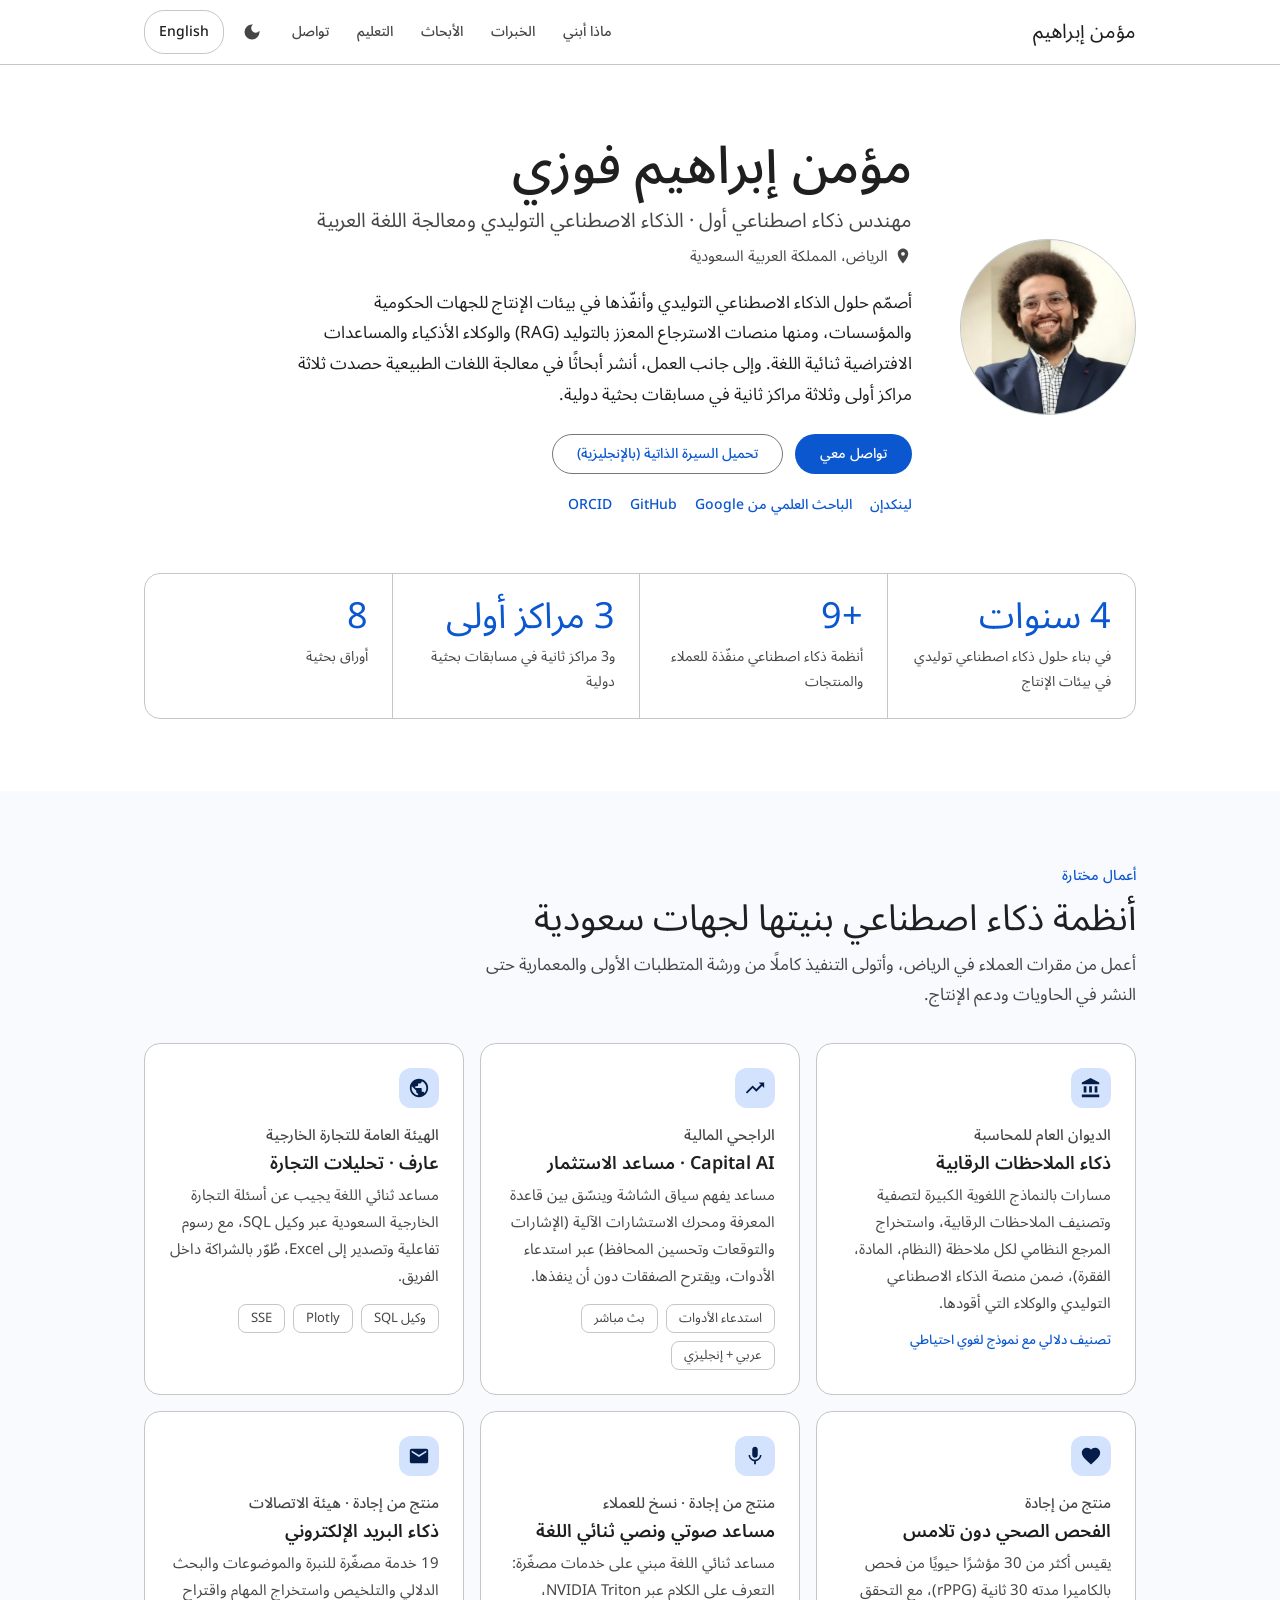
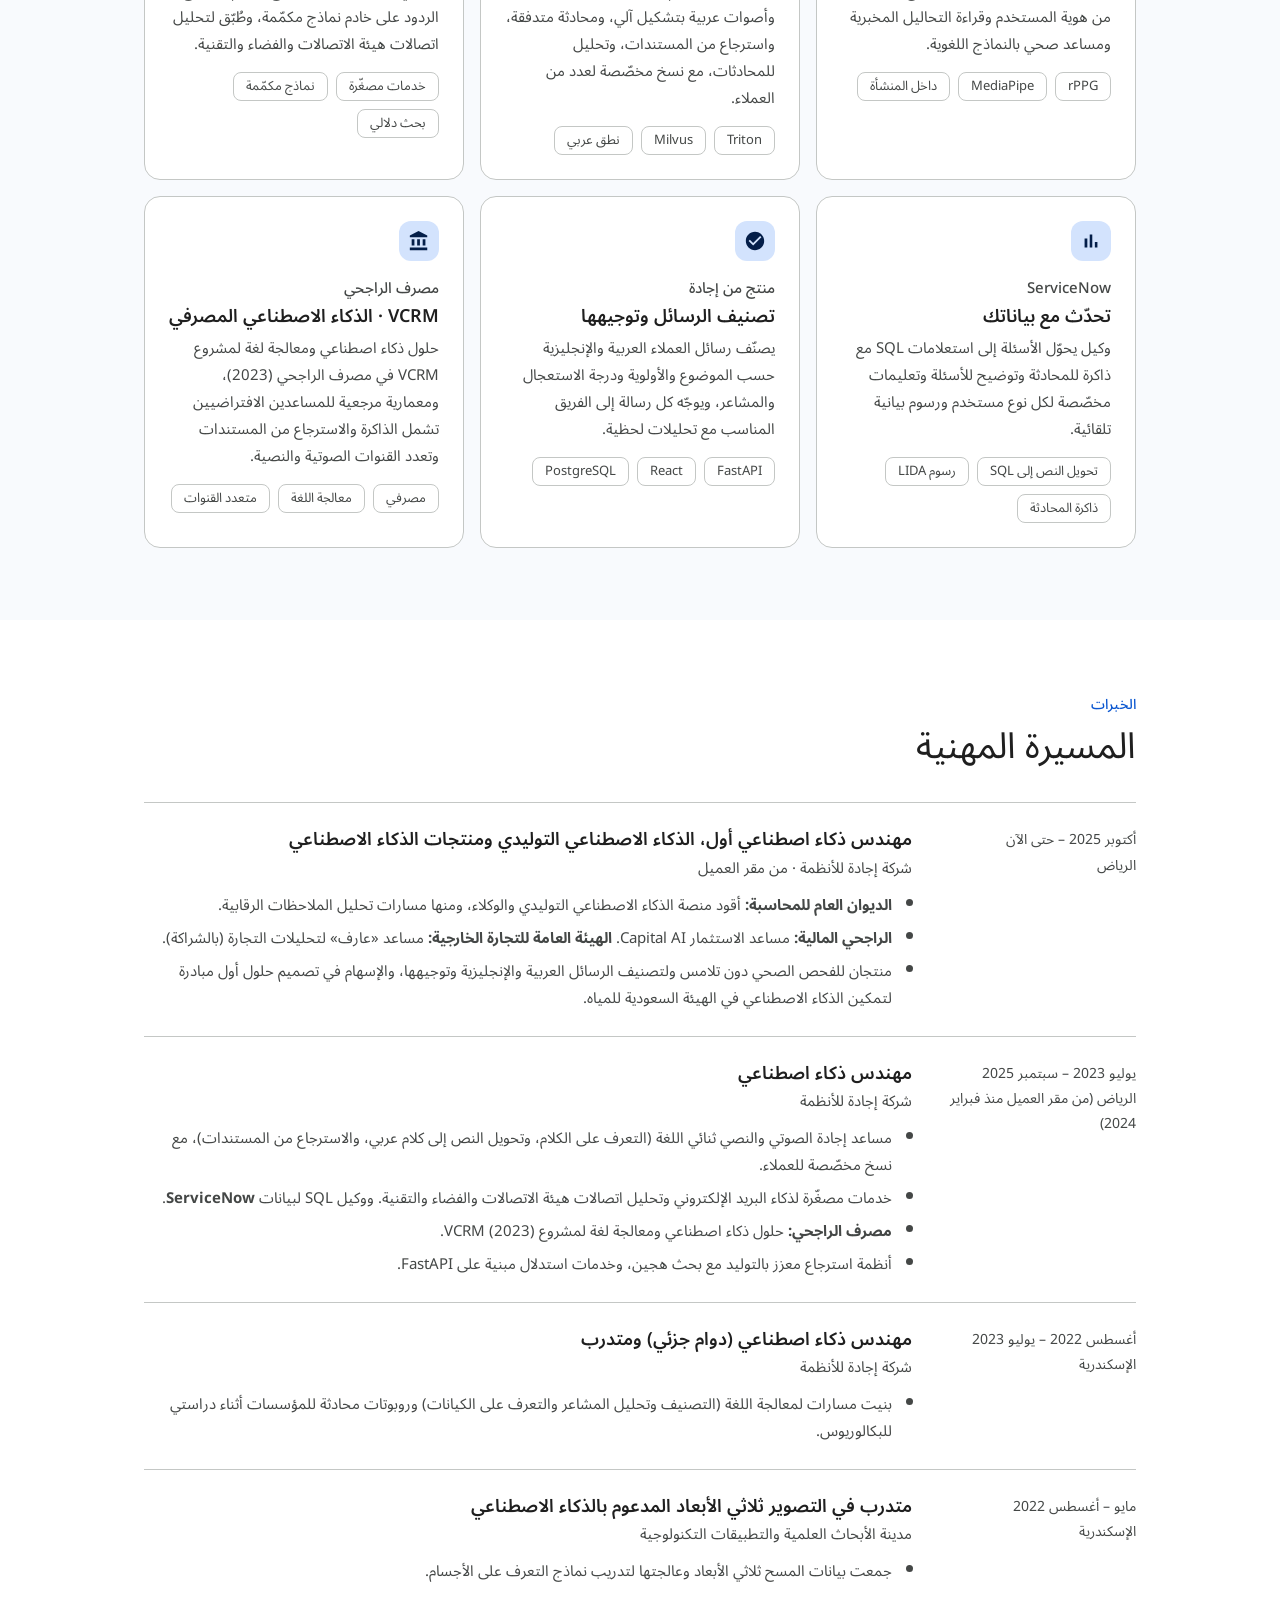
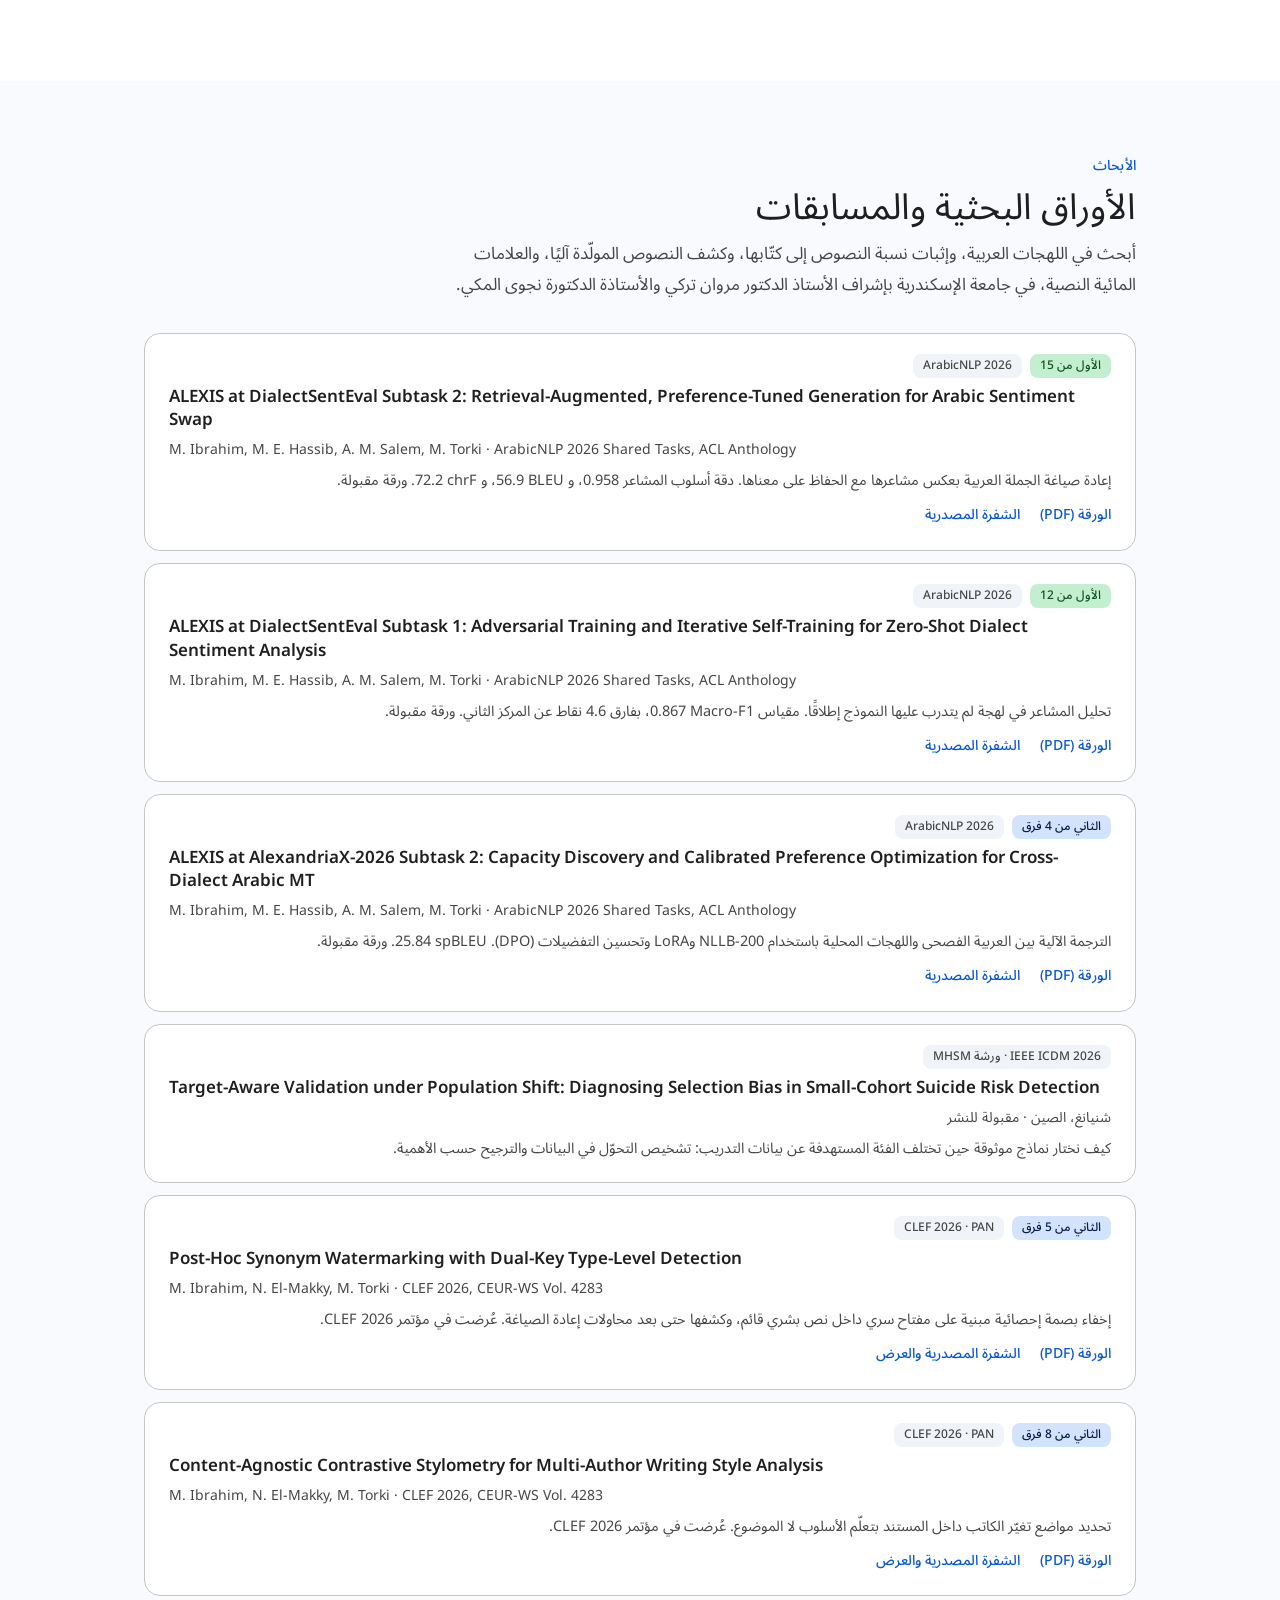
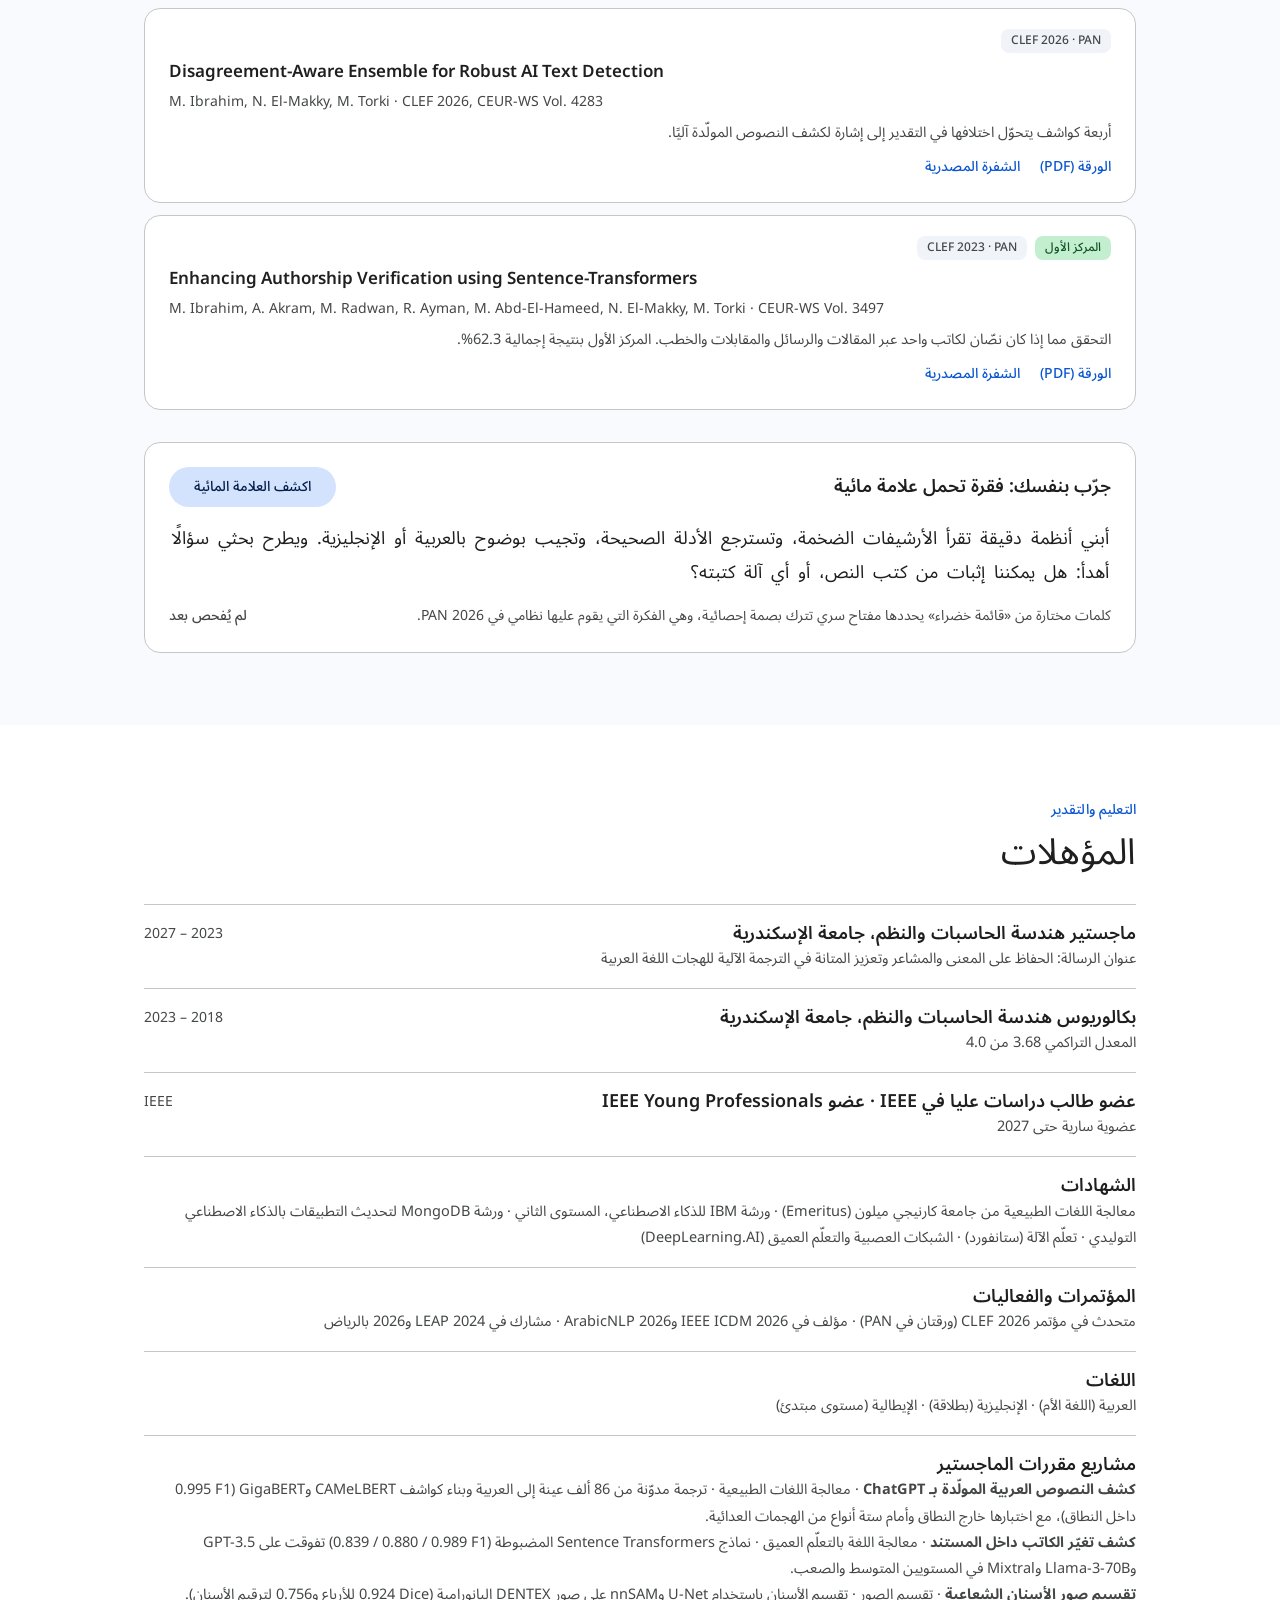
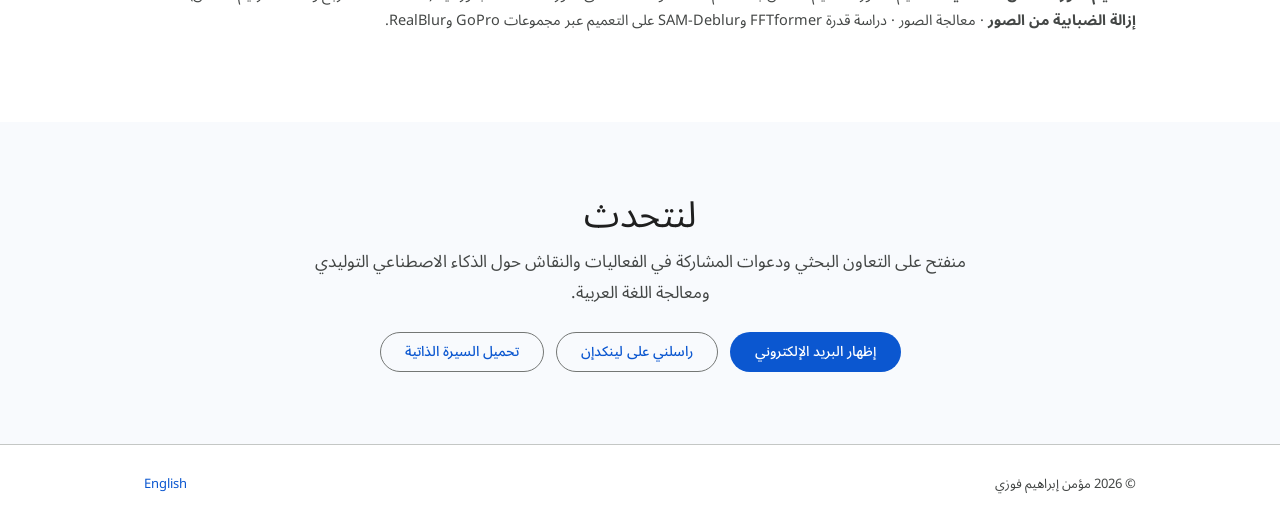
==== commit e8af6426: "Add profile photo" ====
--- a/ar/index.html
+++ b/ar/index.html
@@ -8,6 +8,7 @@
 <meta property="og:title" content="مؤمن إبراهيم فوزي | مهندس ذكاء اصطناعي أول">
 <meta property="og:description" content="الذكاء الاصطناعي التوليدي وأبحاث معالجة اللغة العربية. الرياض، المملكة العربية السعودية.">
 <meta property="og:type" content="profile">
+<meta property="og:image" content="https://momen-ibrahim-fawzy.github.io/photo.jpg">
 <meta property="og:locale" content="ar_SA">
 <link rel="alternate" hreflang="en" href="../index.html">
 <link rel="alternate" hreflang="ar" href="index.html">
